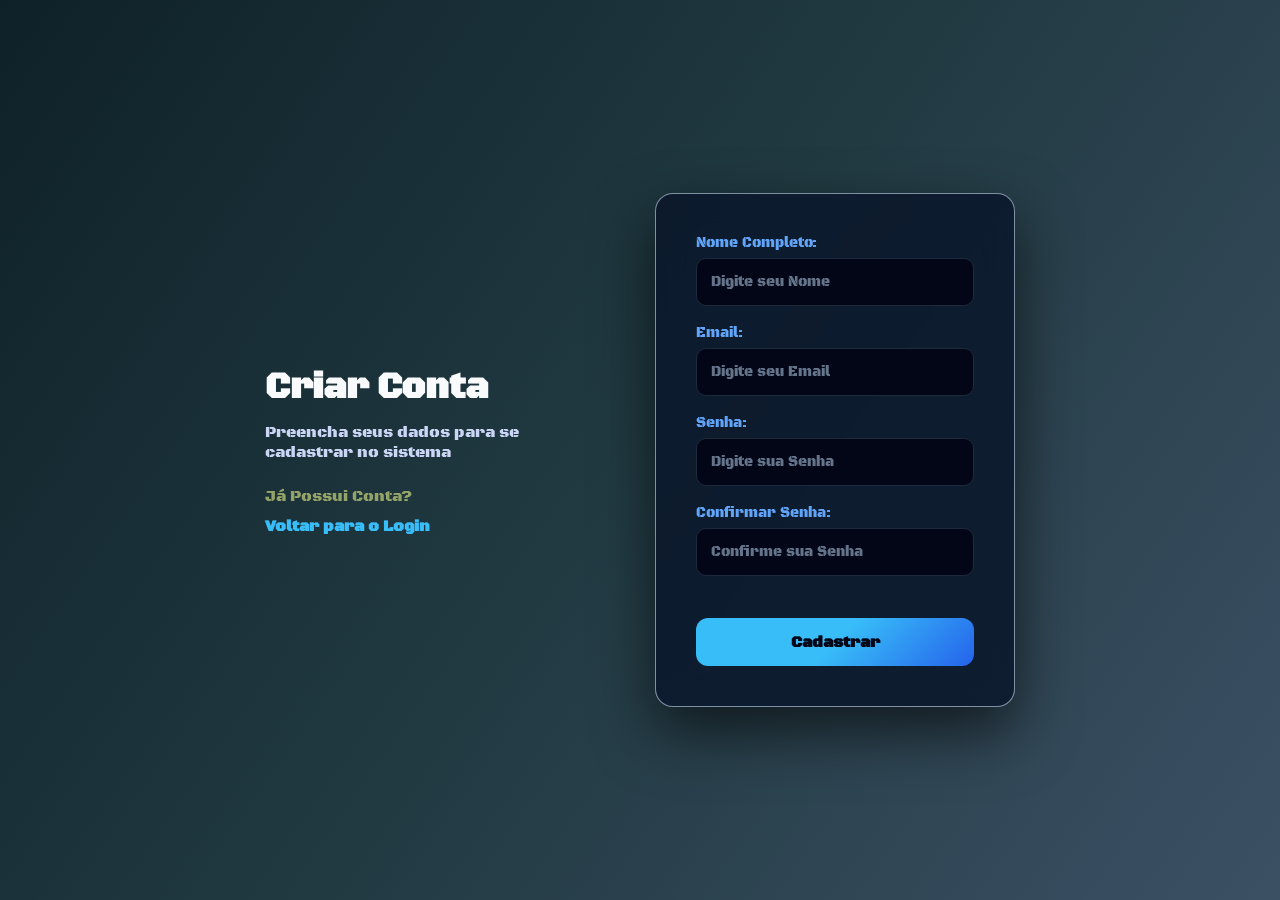
==== frontend/register.html @ 2d999b09 "Atualizando CSS do registro" ====
<!DOCTYPE html>
<html lang="pt-br">
<head>
    <meta charset="UTF-8">
    <meta name="viewport" content="width=device-width, initial-scale=1.0">
    <link rel="stylesheet" href="./css/style_register.css">
    <link href="https://fonts.googleapis.com/css2?family=Black+Ops+One&display=swap" rel="stylesheet">
    <title>Login System - Criar Conta</title>
</head>
<body>
    <!-- Lado Esquerdo -->
    <main class="register-wrapper">
        <header class="register_info">
            <h1>Criar Conta</h1>
            <p>Preencha seus dados para se cadastrar no sistema</p>
            <span>Já Possui Conta?</span>
            <a href="./index.html">Voltar para o Login</a>
        </header>
        <!-- Lado Direito -->
        <section class="register_card">
            <form id="registerForm">
                <div class="input-group">
                    <label>Nome Completo:</label> <!-- Rótulo para o campo de usuário -->
                    <input type="text" placeholder="Digite seu Nome" required> <!-- Campo de entrada para o nome de usuário -->
                </div>
                <div class="input-group">
                    <label>Email:</label> <!-- Rótulo para o campo de confirmação de usuário -->
                    <input type="email" placeholder="Digite seu Email" required> <!-- Campo de entrada para o email de usuário -->
                </div>
                <div class="input-group">
                    <label>Senha:</label> <!-- Rótulo para o campo de senha -->
                    <input type="password" placeholder="Digite sua Senha" required> <!-- Campo de entrada para a senha -->
                </div>
                <div class="input-group">
                    <label>Confirmar Senha:</label> <!-- Rótulo para o campo de confirmação de senha -->
                    <input type="password" placeholder="Confirme sua Senha" required> <!-- Campo de entrada para a confirmação de senha -->
                </div>
                <button type="submit">Cadastrar</button> <!-- Botão de envio do formulário -->
            </form>
        </section>
    </main>
</body>
</html>
---- frontend/css/style_register.css ----
* {
    margin: 0;
    padding: 0;
    box-sizing: border-box;
    font-family: "Black Ops One", system-ui;
    color: #abc;
}

body {
    height: 100vh;
    margin: 0;
    background: linear-gradient(125deg, #0f2128, #213a42, #3c5064);
    display: flex;
    justify-content: center;
    align-items: center;
    color: #ffffff;
}

.register-wrapper {
    display: flex;
    gap: 70px;
    align-items: center;
}

.register_info{
    max-width: 320px;
}

.register_info h1 {
    font-size: 36px;
    margin-bottom: 12px;
    color: #f9fafb;
}

.register_info p {
    font-size: 16px;
    color: #cbd5f5;
    margin-bottom: 24px;
}

.register_info span {
    display: block;
    color: #94a368;
    margin-bottom: 10px;
}

.register_info a {
    color: #38bdf8;
    text-decoration: none;
    font-weight: 600;
}



.register_info a:hover {
    text-decoration: underline;
}

.register_card {
    background: rgba(10, 23, 42, 0.86);
    backdrop-filter: blur(14px);
    padding: 40px;
    border-radius: 18px;
    width: 360px;
    box-shadow: 0 25px 60px rgba(0,0,0,0.6);
    border: 1px solid rgba(148,163,184,0.86);
}

.input-group {
    display: flex;
    flex-direction: column;
    margin-bottom: 18px;
}

.input-group label {
    font-size: 14px;
    margin-bottom: 6px;
    color: #60a5fa;
}

.input-group input {
    padding: 14px;
    border-radius: 10px;
    border: 1px solid #1e293b;
    background-color: #020617;
    color: #f1f5f9;
    font-size: 14px;
    outline: none;
    transition: border 0.3s, box-shadow 0.3s;
}

.input-group input::placeholder{
    color: #64748b;
}

.input-group input:focus{
    border-color: #38bdf8;
    box-shadow: 0 0 0 2px rgba(56, 189, 248, 0.3)
}

button{
    margin-top: 24px;
    width: 100%;
    padding: 14px;
    border: none;
    border-radius: 12px;
    background: linear-gradient(135deg, #38bdf8, #38bdf8, #2563eb);
    color: #020617;
    font-weight: 700;
    font-size: 16px;
    cursor: pointer;
    transition: transform 0.2s, box-shadow 0.2s;
}

button:hover{
    transform: translate(-2px);
    box-shadow: 0 12px 25px rgba(37,99,235,0.5);
}
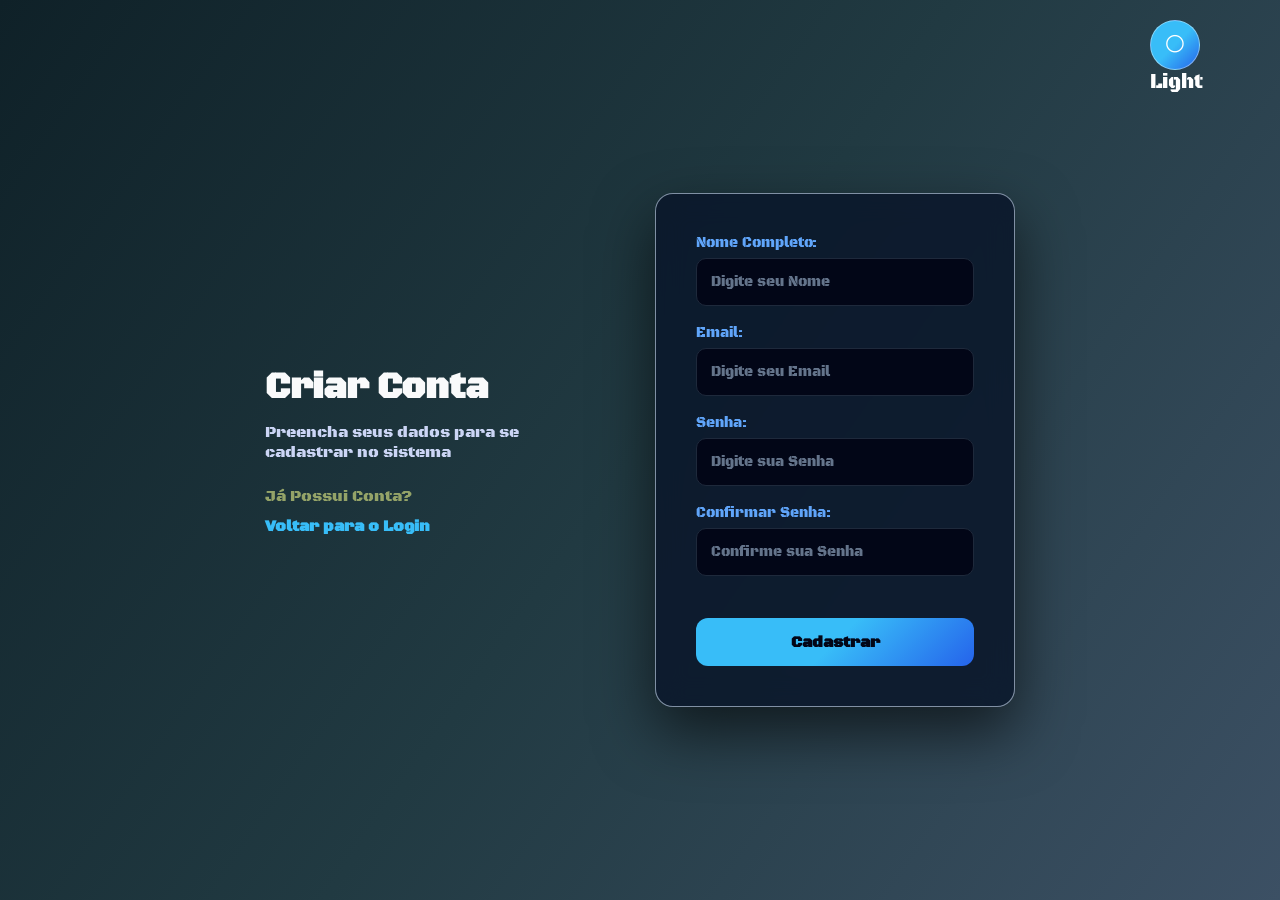
==== commit a0a63555: "IMPLEMENTANDO TEMA GLOBAL CLARO E ESCURO" ====
--- a/frontend/register.html
+++ b/frontend/register.html
@@ -6,9 +6,12 @@
     <link rel="stylesheet" href="./css/style_register.css">
     <link href="https://fonts.googleapis.com/css2?family=Black+Ops+One&display=swap" rel="stylesheet">
     <title>Login System - Criar Conta</title>
+    <script src="./js/theme.js" defer></script>
 </head>
 <body>
     <!-- Lado Esquerdo -->
+    <button class="theme-toggle-btn">☀</button>
+    <p class="theme-toggle-p">*</p>
     <main class="register-wrapper">
         <header class="register_info">
             <h1>Criar Conta</h1>
--- a/frontend/css/style_register.css
+++ b/frontend/css/style_register.css
@@ -22,7 +22,7 @@
     align-items: center;
 }
 
-.register_info{
+.register_info {
     max-width: 320px;
 }
 
@@ -62,8 +62,8 @@
     padding: 40px;
     border-radius: 18px;
     width: 360px;
-    box-shadow: 0 25px 60px rgba(0,0,0,0.6);
-    border: 1px solid rgba(148,163,184,0.86);
+    box-shadow: 0 25px 60px rgba(0, 0, 0, 0.6);
+    border: 1px solid rgba(148, 163, 184, 0.86);
 }
 
 .input-group {
@@ -89,16 +89,16 @@
     transition: border 0.3s, box-shadow 0.3s;
 }
 
-.input-group input::placeholder{
+.input-group input::placeholder {
     color: #64748b;
 }
 
-.input-group input:focus{
+.input-group input:focus {
     border-color: #38bdf8;
     box-shadow: 0 0 0 2px rgba(56, 189, 248, 0.3)
 }
 
-button{
+button {
     margin-top: 24px;
     width: 100%;
     padding: 14px;
@@ -112,7 +112,94 @@
     transition: transform 0.2s, box-shadow 0.2s;
 }
 
-button:hover{
+button:hover {
     transform: translate(-2px);
-    box-shadow: 0 12px 25px rgba(37,99,235,0.5);
+    box-shadow: 0 12px 25px rgba(37, 99, 235, 0.5);
+}
+
+.theme-toggle-btn {
+    position: absolute;
+    width: 50px;
+    height: 50px;
+    top: 20px;
+    right: 80px;
+    margin-top: 0;
+    padding: 10px;
+    border-radius: 50%;
+    font-size: 20px;
+    background-color: rgba(255, 255, 255, 0.2);
+    border: 1px solid rgba(255, 255, 255, 0.4);
+    color: white;
+    transition: 0.3s;
+    z-index: 1000;
+}
+
+.theme-toggle-p {
+    position: absolute;
+    width: 50px;
+    height: 50px;
+    top: 60px;
+    right: 90px;
+    margin-top: 0;
+    padding: 10px;
+    font-size: 20px;
+    color: black;
+    transition: 0.3s;
+    z-index: 1000;
+}
+
+.theme-toggle-p.light {
+    color: white;
+}
+
+body.light {
+    background: linear-gradient(135deg,
+            #e0f2fe,
+            #bae6fd,
+            #7dd3fc);
+}
+
+.login-container {
+    background: rgba(20, 20, 20, 0.95);
+}
+
+body.light .login-container {
+    background: #ffffff;
+    box-shadow: 0 20px 40px rgba(0, 114, 255, 0.15);
+}
+
+body.light .login-container h1 {
+    color: #0f172a;
+}
+
+body.light .login-container p {
+    color: #475569;
+}
+
+body.light .input-group label {
+    color: #334155;
+}
+
+body.light .input-group input {
+    background: #f1f5f9;
+    color: #0f172a;
+    border: 1px solid #cbd5e1;
+}
+
+body.light .input-group input::placeholder {
+    color: #94a3b8;
+}
+
+body.light .theme-toggle-btn {
+    background-color: rgba(15, 23, 42, 0.1);
+    border: 1px solid rgba(15, 23, 42, 0.2);
+    color: #0f172a;
+}
+
+body.light .footer {
+    color: #64748b;
+}
+
+body.light .footer a {
+    color: #0072ff;
 }
